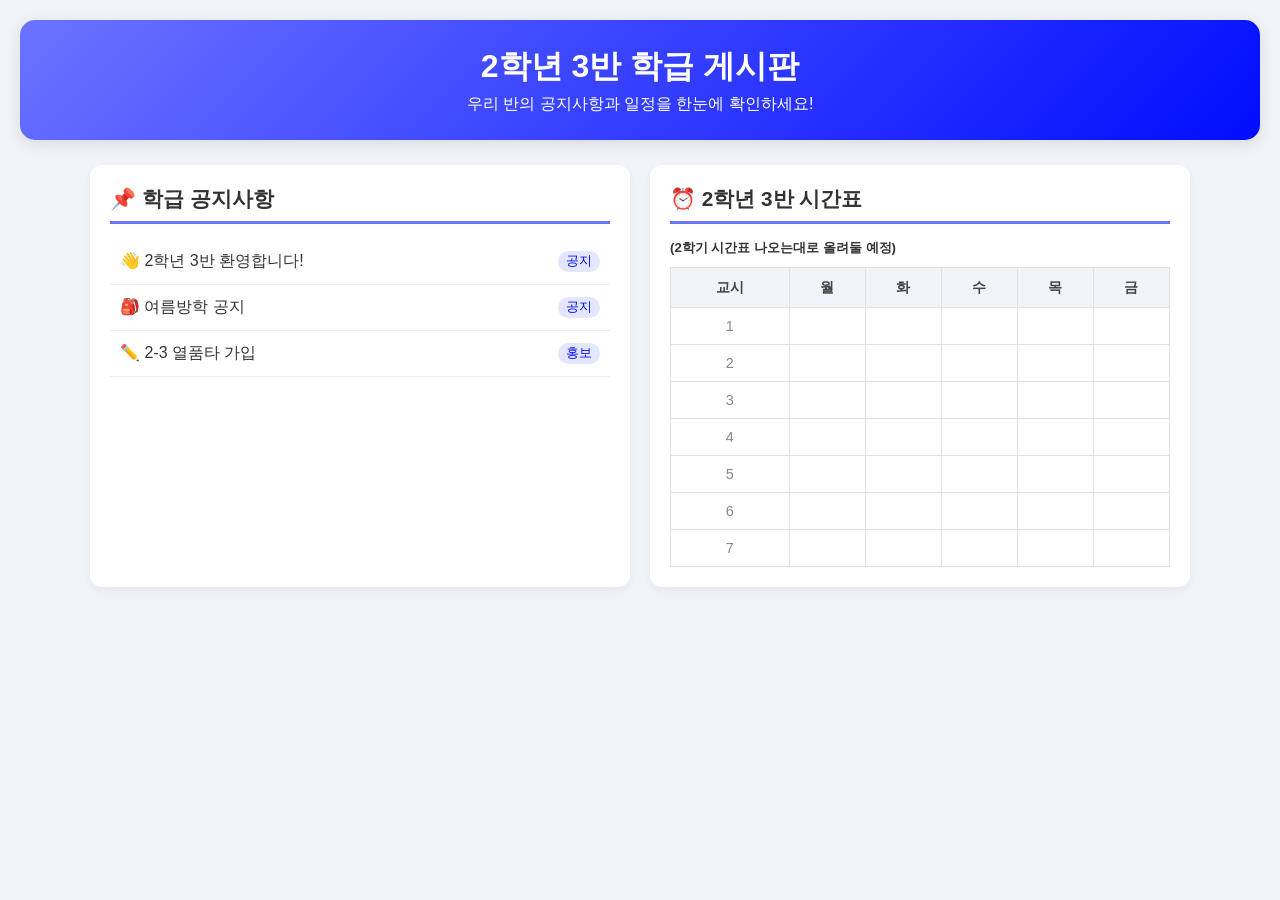
==== index.html @ 025a7fc5 "Update index.html" ====
<!DOCTYPE html>
<html lang="ko">
<head>
    <meta charset="UTF-8">
    <meta name="viewport" content="width=device-width, initial-scale=1.0">
    <title>2학년 3반 학급 게시판</title>
    <link rel="stylesheet" href="style.css">
</head>
<body>

    <header>
        <h1>2학년 3반 학급 게시판</h1>
        <p>우리 반의 공지사항과 일정을 한눈에 확인하세요!</p>
    </header>

    <div class="container">
        <div class="card">
            <h2>📌 학급 공지사항</h2>
            <ul class="notice-list">
                
                <li class="notice-item" onclick="openModal('2학년 3반 환영합니다!', '2026-08-02', '2학년 3반 학급 게시판에 오신 것을 환영합니다!\n앞으로 주요 공지사항은 이곳에 \n업로드 할수있는대로 해보도록 하겠습니다.\n\n(사실 영재학급 캠프 사전과제 해야하는데 그래도 조금\n의미있는걸로 해보고싶어서 시작하)')">
                    <span>👋 2학년 3반 환영합니다!</span>
                    <span class="notice-badge">공지</span>
                </li>

                <li class="notice-item" onclick="openModal('여름방학 안내', '2026-08-02', '1. 방학에 과제 해오기!! (클래스룸 확인)\n\n2. 반톡 오는거 확인 후 체크\n\n3. 방학자습 / 방과후 신청 빼먹지말고 나오기\n(신청해놓고 안오면 도시락 남음)\n')">
                    <span>🎒 여름방학 공지</span>
                    <span class="notice-badge">공지</span>
                </li>

                 <li class="notice-item" onclick="openModal('열품타', '2026-08-02', '여름방학중 학업을 장려하기위한 열품타 오픈.\n\n(물론 공부 시간이 전부는 아니지만...^^)\n\n링크 : https://link.yeolpumta.com/P3R5cGU9Z3Jvd\nXBJbnZpdGUmaWQ9NjIwODg3NA==\n\n비번 : 1234\n\n공부할 학생들은 열품타로 공부 시간 측정하면서 \n공부 의지를 불태워봅시다.\n(물론 공부 시간이 전부는 아니지만...^^)\n    -신은지 선생님')"> 
                    <span>✏️ 2-3 열품타 가입</span>
                    <span class="notice-badge">홍보</span>
                </li>

                </ul>
        </div>

        <div class="card">
            <h2>⏰ 2학년 3반 시간표</h2> <h5>(2학기 시간표 나오는대로 올려둘 예정)</h5>
            <table class="timetable">
                <thead>
                    <tr>
                        <th>교시</th><th>월</th><th>화</th><th>수</th><th>목</th><th>금</th>
                    </tr>
                </thead>
                <tbody>
                    <tr><td>1</td><td></td><td></td><td></td><td></td><td></td></tr>
                    <tr><td>2</td><td></td><td></td><td></td><td></td><td></td></tr>
                    <tr><td>3</td><td></td><td></td><td></td><td></td><td></td></tr>
                    <tr><td>4</td><td></td><td></td><td></td><td></td><td></td></tr>
                    <tr><td>5</td><td></td><td></td><td></td><td></td><td></td></tr>
                    <tr><td>6</td><td></td><td></td><td></td><td></td><td></td></tr>
                    <tr><td>7</td><td></td><td></td><td></td><td></td><td></td></tr>
                </tbody>
            </table>
        </div>
    </div>

    <div id="modalOverlay" class="modal-overlay">
        <div class="modal-box">
            <div id="modalTitle" class="modal-header">제목</div>
            <div id="modalDate" class="modal-date">작성일: -</div>
            <div id="modalContent" class="modal-content">내용</div>
            <button class="close-btn" onclick="closeModal()">닫기</button>
        </div>
    </div>

    <script src="script.js"></script>
</body>
</html>
---- style.css ----
* {
    box-sizing: border-box;
    margin: 0;
    padding: 0;
}

body {
    font-family: 'Pretendard', 'Segoe UI', Tahoma, sans-serif;
    background-color: #f0f4f8;
    color: #333;
    padding: 20px;
}

header {
    background: linear-gradient(135deg, #6B73FF 0%, #000DFF 100%);
    color: white;
    text-align: center;
    padding: 25px;
    border-radius: 15px;
    margin-bottom: 25px;
    box-shadow: 0 4px 15px rgba(0, 0, 0, 0.1);
}

header h1 {
    font-size: 2rem;
    margin-bottom: 5px;
}

.container {
    display: grid;
    grid-template-columns: repeat(auto-fit, minmax(320px, 1fr));
    gap: 20px;
    max-width: 1100px;
    margin: 0 auto;
}

.card {
    background: white;
    padding: 20px;
    border-radius: 12px;
    box-shadow: 0 4px 10px rgba(0, 0, 0, 0.05);
}

.card h2 {
    font-size: 1.3rem;
    color: #333;
    margin-bottom: 15px;
    border-bottom: 3px solid #6B73FF;
    padding-bottom: 8px;
}

/* 공지사항 목록 */
.notice-list {
    list-style: none;
}

.notice-item {
    padding: 12px 10px;
    border-bottom: 1px solid #eee;
    cursor: pointer;
    transition: background 0.2s;
    display: flex;
    justify-content: space-between;
    align-items: center;
}

.notice-item:hover {
    background-color: #f8f9fa;
    color: #6B73FF;
    font-weight: bold;
}

.notice-badge {
    font-size: 0.8rem;
    background-color: #e3e6ff;
    color: #000DFF;
    padding: 2px 8px;
    border-radius: 12px;
}

/* 시간표 */
.timetable {
    width: 100%;
    border-collapse: collapse;
    text-align: center;
    margin-top: 10px;
}

.timetable th, .timetable td {
    border: 1px solid #e0e0e0;
    padding: 10px 5px;
    font-size: 0.9rem;
}

.timetable th {
    background-color: #f0f4f8;
    color: #444;
}

.timetable td {
    height: 35px;
    color: #888;
}

/* 팝업(모달) 창 스타일 */
.modal-overlay {
    display: none;
    position: fixed;
    top: 0; left: 0;
    width: 100%; height: 100%;
    background: rgba(0, 0, 0, 0.5);
    justify-content: center;
    align-items: center;
    z-index: 1000;
}

.modal-box {
    background: white;
    width: 90%;
    max-width: 500px;
    border-radius: 15px;
    padding: 25px;
    box-shadow: 0 10px 25px rgba(0, 0, 0, 0.2);
    animation: fadeIn 0.3s ease;
}

@keyframes fadeIn {
    from { opacity: 0; transform: translateY(-10px); }
    to { opacity: 1; transform: translateY(0); }
}

.modal-header {
    font-size: 1.3rem;
    font-weight: bold;
    margin-bottom: 10px;
    color: #000DFF;
}

.modal-date {
    font-size: 0.85rem;
    color: #888;
    margin-bottom: 15px;
    border-bottom: 1px solid #eee;
    padding-bottom: 8px;
}

.modal-content {
    line-height: 1.6;
    color: #444;
    min-height: 100px;
    white-space: pre-line; /* 줄바꿈 유지 */
}

.close-btn {
    margin-top: 20px;
    width: 100%;
    padding: 10px;
    background-color: #6B73FF;
    color: white;
    border: none;
    border-radius: 8px;
    font-size: 1rem;
    cursor: pointer;
}

.close-btn:hover {
    background-color: #000DFF;
}
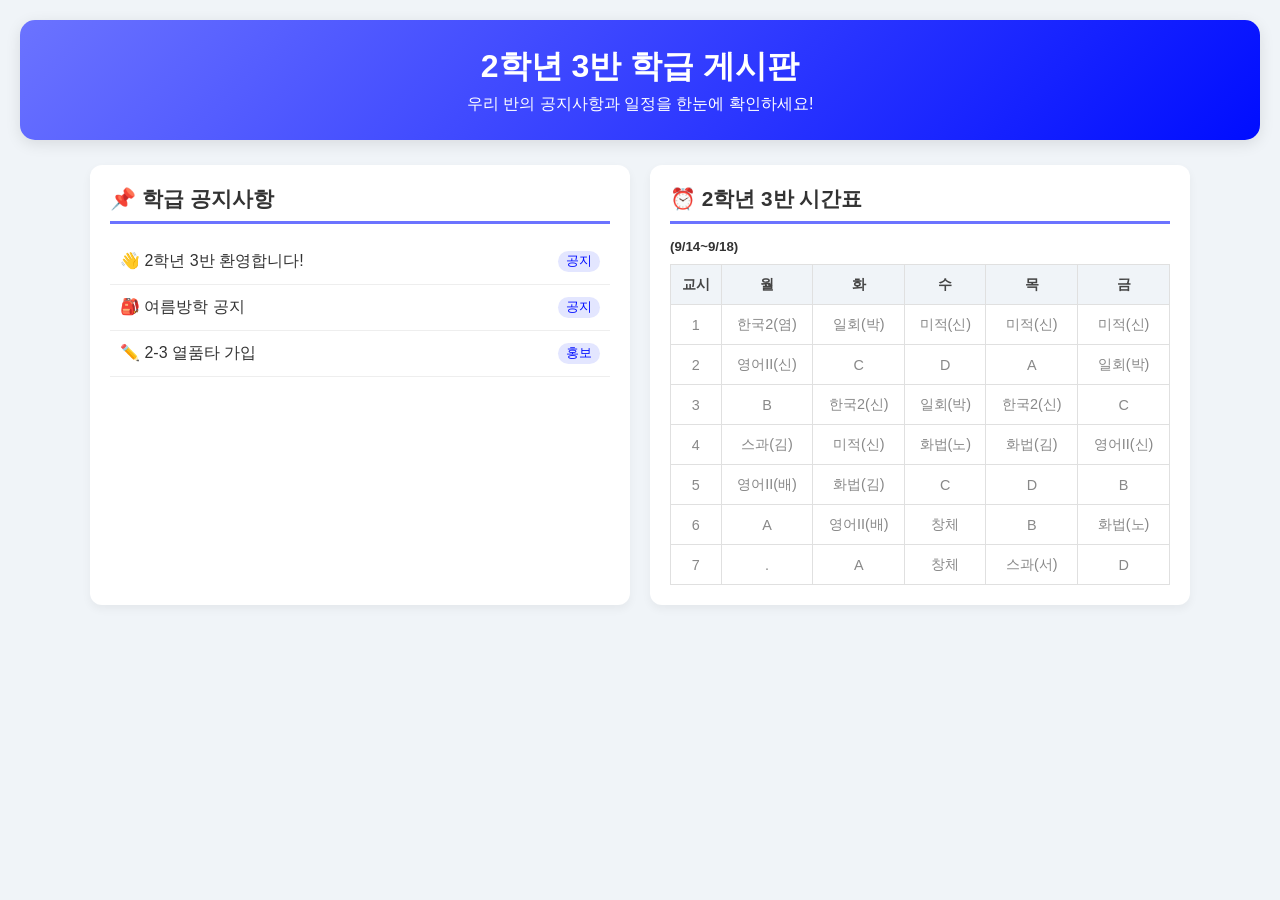
==== commit b428170b: "9/14~ 시간표" ====
--- a/index.html
+++ b/index.html
@@ -18,7 +18,7 @@
             <h2>📌 학급 공지사항</h2>
             <ul class="notice-list">
                 
-                <li class="notice-item" onclick="openModal('2학년 3반 환영합니다!', '2026-08-02', '2학년 3반 학급 게시판에 오신 것을 환영합니다!\n앞으로 주요 공지사항은 이곳에 \n업로드 할수있는대로 해보도록 하겠습니다.\n\n(사실 영재학급 캠프 사전과제 해야하는데 그래도 조금\n의미있는걸로 해보고싶어서 시작하)')">
+                <li class="notice-item" onclick="openModal('2학년 3반 환영합니다!', '2026-08-02', '2학년 3반 학급 게시판에 오신 것을 환영합니다!\n앞으로 주요 공지사항은 이곳에 \n업로드 할수있는대로 해보도록 하겠습니다.\n')">
                     <span>👋 2학년 3반 환영합니다!</span>
                     <span class="notice-badge">공지</span>
                 </li>
@@ -28,7 +28,7 @@
                     <span class="notice-badge">공지</span>
                 </li>
 
-                 <li class="notice-item" onclick="openModal('열품타', '2026-08-02', '여름방학중 학업을 장려하기위한 열품타 오픈.\n\n(물론 공부 시간이 전부는 아니지만...^^)\n\n링크 : https://link.yeolpumta.com/P3R5cGU9Z3Jvd\nXBJbnZpdGUmaWQ9NjIwODg3NA==\n\n비번 : 1234\n\n공부할 학생들은 열품타로 공부 시간 측정하면서 \n공부 의지를 불태워봅시다.\n(물론 공부 시간이 전부는 아니지만...^^)\n    -신은지 선생님')"> 
+                 <li class="notice-item" onclick="openModal('열품타', '2026-08-02', '여름방학중 학업을 장려하기위한 열품타 오픈.\n\n(물론 공부 시간이 전부는 아니지만...^^)\n\n링크 : https://link.yeolpumta.com/P3R5cGU9Z3Jvd\nXBJbnZpdGUmaWQ9NjIwODg3NA==\n\n비번 : 2026\n\n공부할 학생들은 열품타로 공부 시간 측정하면서 \n공부 의지를 불태워봅시다.\n(물론 공부 시간이 전부는 아니지만...^^)\n    -신은지 선생님')"> 
                     <span>✏️ 2-3 열품타 가입</span>
                     <span class="notice-badge">홍보</span>
                 </li>
@@ -37,7 +37,7 @@
         </div>
 
         <div class="card">
-            <h2>⏰ 2학년 3반 시간표</h2> <h5>(2학기 시간표 나오는대로 올려둘 예정)</h5>
+            <h2>⏰ 2학년 3반 시간표</h2> <h5>(9/14~9/18)</h5>
             <table class="timetable">
                 <thead>
                     <tr>
@@ -45,13 +45,13 @@
                     </tr>
                 </thead>
                 <tbody>
-                    <tr><td>1</td><td></td><td></td><td></td><td></td><td></td></tr>
-                    <tr><td>2</td><td></td><td></td><td></td><td></td><td></td></tr>
-                    <tr><td>3</td><td></td><td></td><td></td><td></td><td></td></tr>
-                    <tr><td>4</td><td></td><td></td><td></td><td></td><td></td></tr>
-                    <tr><td>5</td><td></td><td></td><td></td><td></td><td></td></tr>
-                    <tr><td>6</td><td></td><td></td><td></td><td></td><td></td></tr>
-                    <tr><td>7</td><td></td><td></td><td></td><td></td><td></td></tr>
+                    <tr><td>1</td><td>한국2(염)</td><td>일회(박)</td><td>미적(신)</td><td>미적(신)</td><td>미적(신)</td></tr>
+                    <tr><td>2</td><td>영어II(신)</td><td>C</td><td>D</td><td>A</td><td>일회(박)</td></tr>
+                    <tr><td>3</td><td>B</td><td>한국2(신)</td><td>일회(박)</td><td>한국2(신)</td><td>C</td></tr>
+                    <tr><td>4</td><td>스과(김)</td><td>미적(신)</td><td>화법(노)</td><td>화법(김)</td><td>영어II(신)</td></tr>
+                    <tr><td>5</td><td>영어II(배)</td><td>화법(김)</td><td>C</td><td>D</td><td>B</td></tr>
+                    <tr><td>6</td><td>A</td><td>영어II(배)</td><td>창체</td><td>B</td><td>화법(노)</td></tr>
+                    <tr><td>7</td><td>.</td><td>A</td><td>창체</td><td>스과(서)</td><td>D</td></tr>
                 </tbody>
             </table>
         </div>
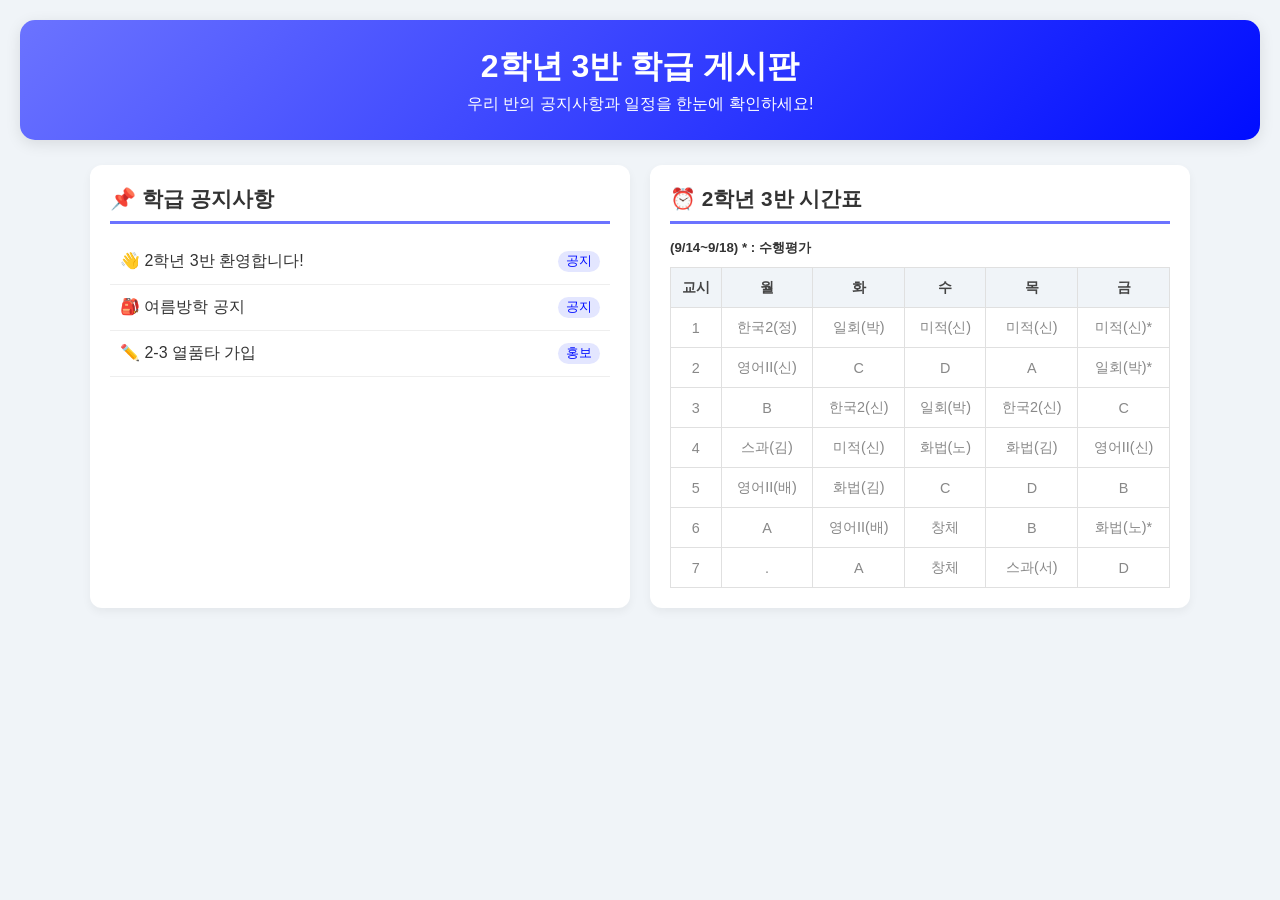
==== commit 49fd83b6: "수행평가 일정 추가 Updated timetable to reflect changes in class details." ====
--- a/index.html
+++ b/index.html
@@ -37,7 +37,7 @@
         </div>
 
         <div class="card">
-            <h2>⏰ 2학년 3반 시간표</h2> <h5>(9/14~9/18)</h5>
+            <h2>⏰ 2학년 3반 시간표</h2> <h5>(9/14~9/18)     * : 수행평가</h5>
             <table class="timetable">
                 <thead>
                     <tr>
@@ -45,12 +45,12 @@
                     </tr>
                 </thead>
                 <tbody>
-                    <tr><td>1</td><td>한국2(염)</td><td>일회(박)</td><td>미적(신)</td><td>미적(신)</td><td>미적(신)</td></tr>
-                    <tr><td>2</td><td>영어II(신)</td><td>C</td><td>D</td><td>A</td><td>일회(박)</td></tr>
+                    <tr><td>1</td><td>한국2(정)</td><td>일회(박)</td><td>미적(신)</td><td>미적(신)</td><td>미적(신)*</td></tr>
+                    <tr><td>2</td><td>영어II(신)</td><td>C</td><td>D</td><td>A</td><td>일회(박)*</td></tr>
                     <tr><td>3</td><td>B</td><td>한국2(신)</td><td>일회(박)</td><td>한국2(신)</td><td>C</td></tr>
                     <tr><td>4</td><td>스과(김)</td><td>미적(신)</td><td>화법(노)</td><td>화법(김)</td><td>영어II(신)</td></tr>
                     <tr><td>5</td><td>영어II(배)</td><td>화법(김)</td><td>C</td><td>D</td><td>B</td></tr>
-                    <tr><td>6</td><td>A</td><td>영어II(배)</td><td>창체</td><td>B</td><td>화법(노)</td></tr>
+                    <tr><td>6</td><td>A</td><td>영어II(배)</td><td>창체</td><td>B</td><td>화법(노)*</td></tr>
                     <tr><td>7</td><td>.</td><td>A</td><td>창체</td><td>스과(서)</td><td>D</td></tr>
                 </tbody>
             </table>
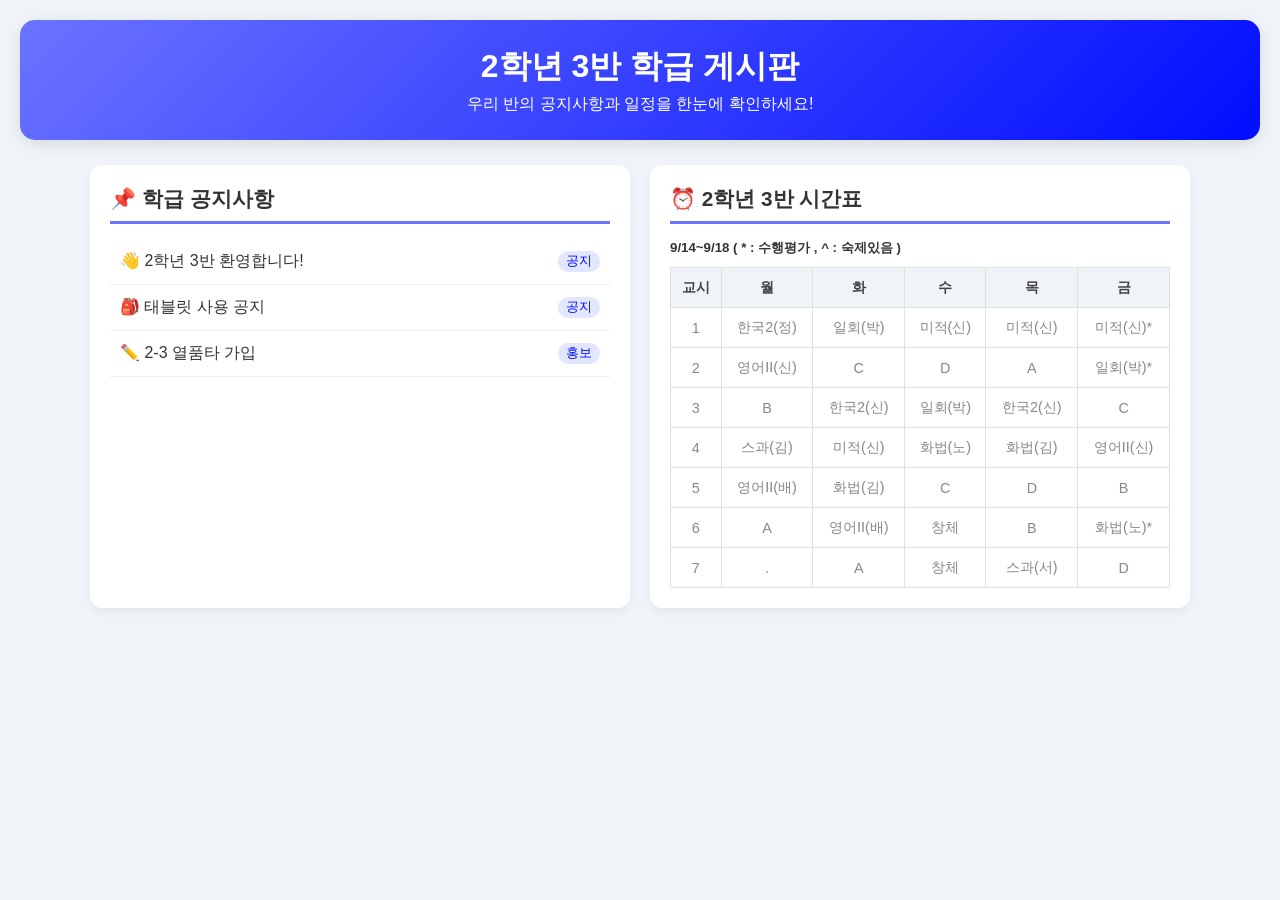
==== commit 41a5b037: "공지사항 수정" ====
--- a/index.html
+++ b/index.html
@@ -23,12 +23,12 @@
                     <span class="notice-badge">공지</span>
                 </li>
 
-                <li class="notice-item" onclick="openModal('여름방학 안내', '2026-08-02', '1. 방학에 과제 해오기!! (클래스룸 확인)\n\n2. 반톡 오는거 확인 후 체크\n\n3. 방학자습 / 방과후 신청 빼먹지말고 나오기\n(신청해놓고 안오면 도시락 남음)\n')">
-                    <span>🎒 여름방학 공지</span>
+                <li class="notice-item" onclick="openModal('태블릿 사용 공지', '2026-09-15', '학습용도 이외의 태블릿 사용을 금지함.\n\n(걸리면 태블릿 압수, 여러번 걸릴수록 기간 늘어남)\n\n')">
+                    <span>🎒 태블릿 사용 공지</span>
                     <span class="notice-badge">공지</span>
                 </li>
 
-                 <li class="notice-item" onclick="openModal('열품타', '2026-08-02', '여름방학중 학업을 장려하기위한 열품타 오픈.\n\n(물론 공부 시간이 전부는 아니지만...^^)\n\n링크 : https://link.yeolpumta.com/P3R5cGU9Z3Jvd\nXBJbnZpdGUmaWQ9NjIwODg3NA==\n\n비번 : 2026\n\n공부할 학생들은 열품타로 공부 시간 측정하면서 \n공부 의지를 불태워봅시다.\n(물론 공부 시간이 전부는 아니지만...^^)\n    -신은지 선생님')"> 
+                 <li class="notice-item" onclick="openModal('열품타', '2026-09-16', '시험기간중 학업을 장려하기위한 열품타 오픈.\n\n(물론 공부 시간이 전부는 아니지만...^^)\n\n링크 : https://link.yeolpumta.com/P3R5cGU9Z3Jvd\nXBJbnZpdGUmaWQ9NjIwODg3NA==\n\n비번 : 2026\n\n공부할 학생들은 열품타로 공부 시간 측정하면서 \n공부 의지를 불태워봅시다.\n(물론 공부 시간이 전부는 아니지만...^^)\n\n +담임쌤보다 공부시간 많아야 회식때 밥값 내줌 \n\n-신은지 선생님')"> 
                     <span>✏️ 2-3 열품타 가입</span>
                     <span class="notice-badge">홍보</span>
                 </li>
@@ -37,7 +37,7 @@
         </div>
 
         <div class="card">
-            <h2>⏰ 2학년 3반 시간표</h2> <h5>(9/14~9/18)     * : 수행평가</h5>
+            <h2>⏰ 2학년 3반 시간표</h2> <h5>9/14~9/18 ( * : 수행평가 , ^ : 숙제있음 )</h5>
             <table class="timetable">
                 <thead>
                     <tr>
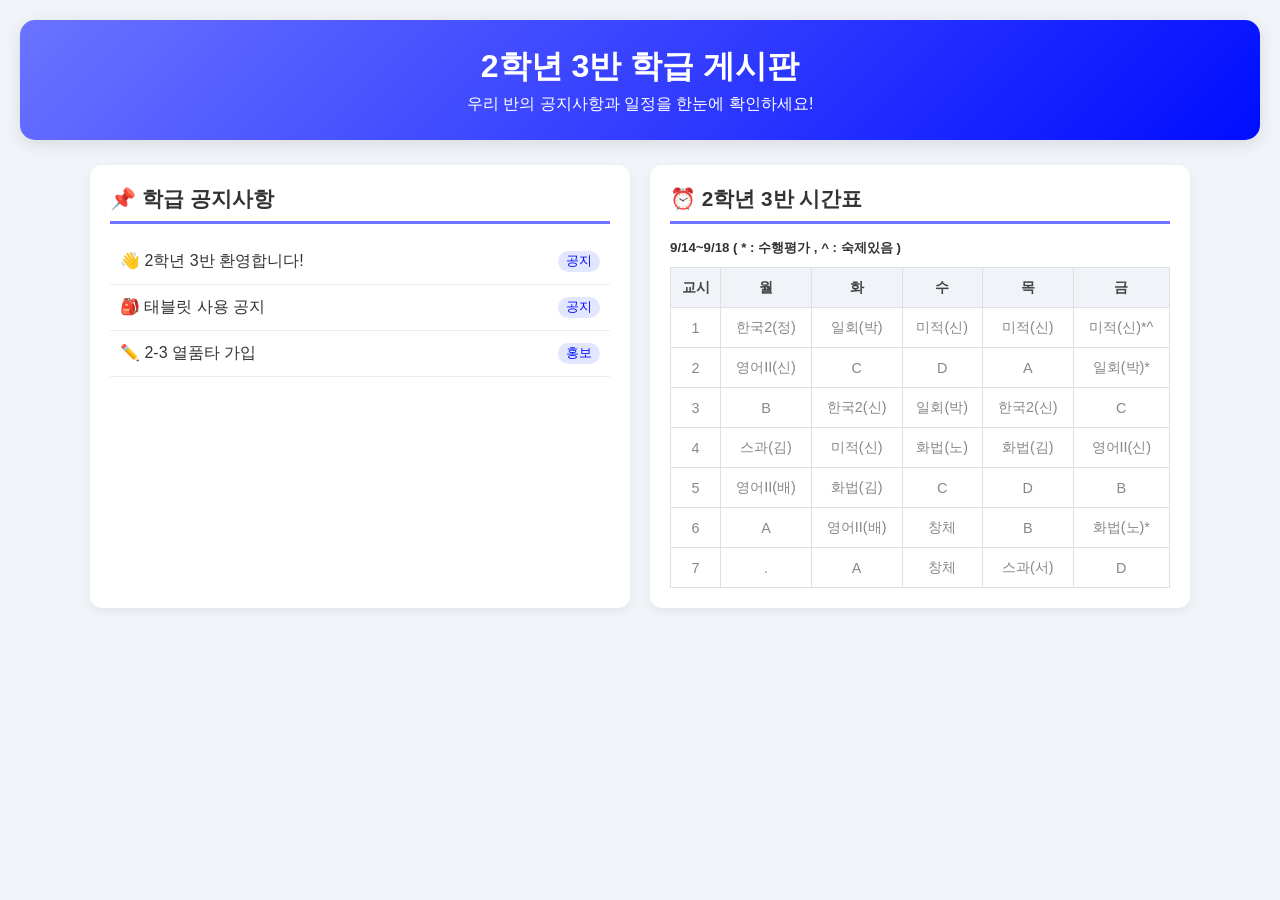
==== commit d7309432: "Update schedule entry for class 1" ====
--- a/index.html
+++ b/index.html
@@ -45,7 +45,7 @@
                     </tr>
                 </thead>
                 <tbody>
-                    <tr><td>1</td><td>한국2(정)</td><td>일회(박)</td><td>미적(신)</td><td>미적(신)</td><td>미적(신)*</td></tr>
+                    <tr><td>1</td><td>한국2(정)</td><td>일회(박)</td><td>미적(신)</td><td>미적(신)</td><td>미적(신)*^</td></tr>
                     <tr><td>2</td><td>영어II(신)</td><td>C</td><td>D</td><td>A</td><td>일회(박)*</td></tr>
                     <tr><td>3</td><td>B</td><td>한국2(신)</td><td>일회(박)</td><td>한국2(신)</td><td>C</td></tr>
                     <tr><td>4</td><td>스과(김)</td><td>미적(신)</td><td>화법(노)</td><td>화법(김)</td><td>영어II(신)</td></tr>
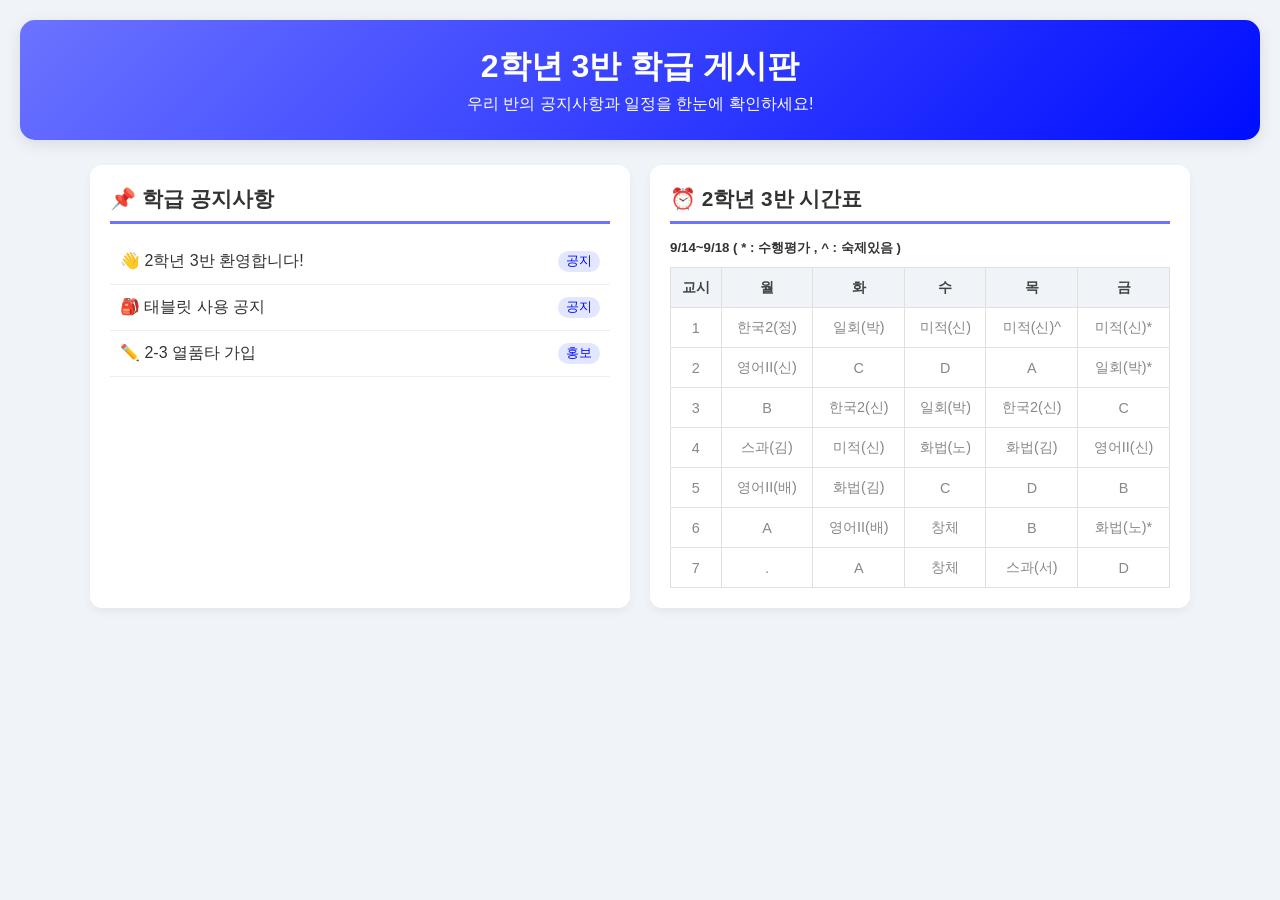
==== commit 7bde9b60: "Update index.html" ====
--- a/index.html
+++ b/index.html
@@ -45,7 +45,7 @@
                     </tr>
                 </thead>
                 <tbody>
-                    <tr><td>1</td><td>한국2(정)</td><td>일회(박)</td><td>미적(신)</td><td>미적(신)</td><td>미적(신)*^</td></tr>
+                    <tr><td>1</td><td>한국2(정)</td><td>일회(박)</td><td>미적(신)</td><td>미적(신)^</td><td>미적(신)*</td></tr>
                     <tr><td>2</td><td>영어II(신)</td><td>C</td><td>D</td><td>A</td><td>일회(박)*</td></tr>
                     <tr><td>3</td><td>B</td><td>한국2(신)</td><td>일회(박)</td><td>한국2(신)</td><td>C</td></tr>
                     <tr><td>4</td><td>스과(김)</td><td>미적(신)</td><td>화법(노)</td><td>화법(김)</td><td>영어II(신)</td></tr>
